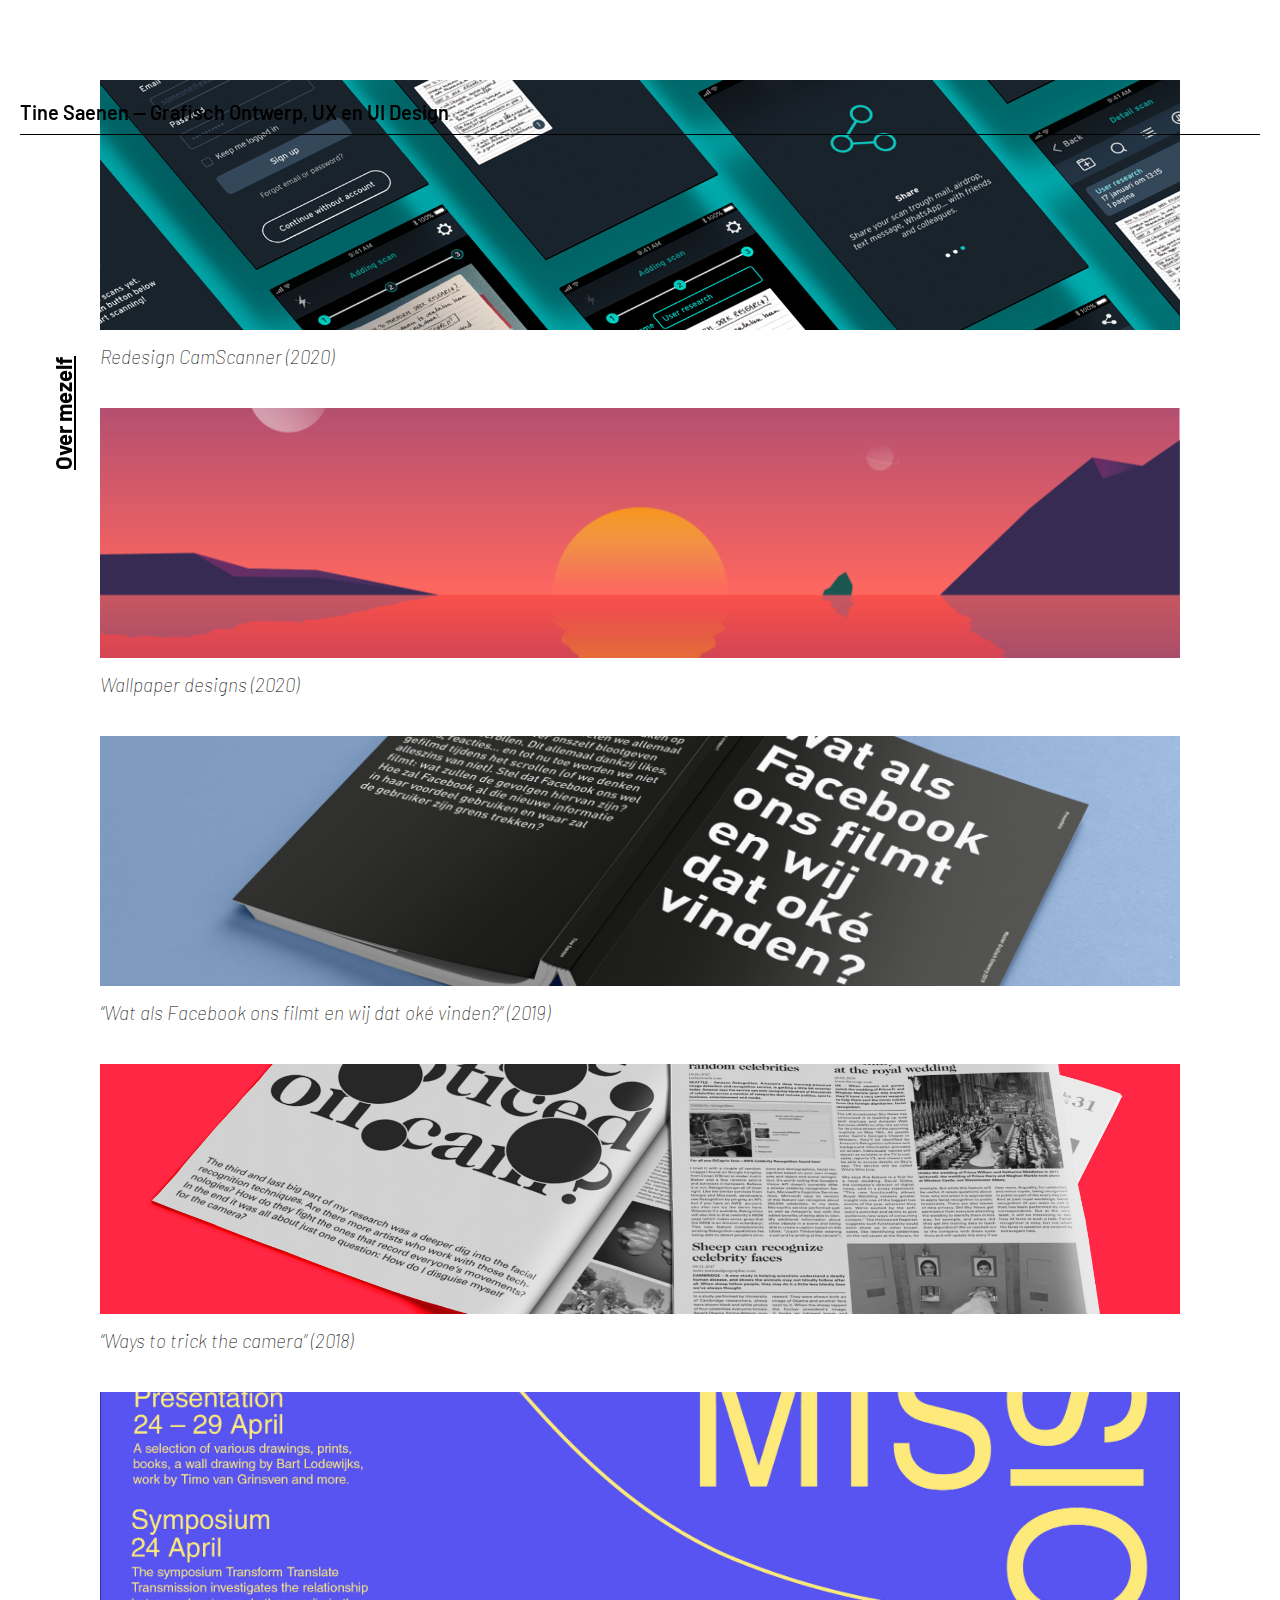
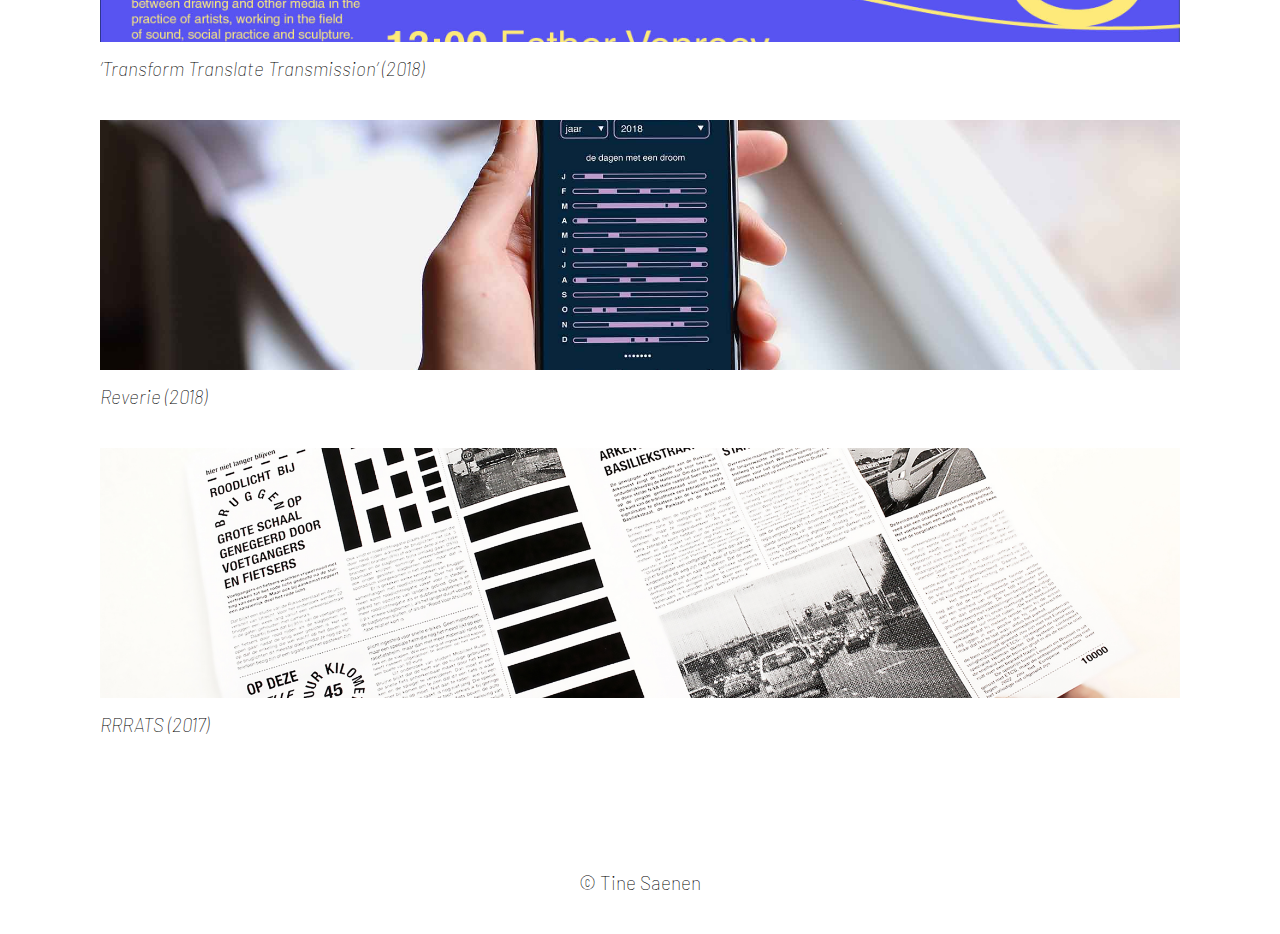
==== index.html @ 30d2fa57 "copyright toegevoegd, styles geordend" ====
<!DOCTYPE html>
<html lang="en">
  <head>
    <meta charset="UTF-8" />
    <meta name="viewport" content="width=device-width, initial-scale=1.0" />
    <meta http-equiv="X-UA-Compatible" content="ie=edge" />
    <script src="jquery-3.0.0.js"></script>
    <script src="script_detail.js"></script>
    <link rel="stylesheet" href="style.css" />
    <title>Portfolio Tine Saenen</title>
  </head>
  <body>
    <!-- header -->
    <a href="index.html">
      <header class="container_buttons">
        <h2 class="btn_about nav-down">Over mezelf</h2>
        <h2 class="btn_home_detail">
          Tine Saenen <span class="br"><br /></span>— Grafisch Ontwerp,
          <span class="nowrap">UX en UI Design</span>
        </h2>
        <div class="scheidingslijn_hoofd_titel"></div>
      </header>
    </a>

    <!-- about mobile-->
    <div class="container_about_mobile">
      <div class="container_about_tekst">
        <h1>
          Na vier jaar Grafisch Ontwerp te studeren aan Sint Lucas in Antwerpen
          veranderde de liefde voor print stilaan in een liefde voor schermen.
          Momenteel volg ik een specialisatiejaar User experience, User
          interface en Frontend aan KdG (NxT Multimedia Technology).
        </h1>
        <h1 class="social_link">
          <a href="https://www.instagram.com/tinesaenen/?hl=nl" target="blank">
            Instagram.</a
          >
        </h1>
        <br />
        <h1 class="social_link">
          <a href="mailto:tinesaenen@hotmail.be">Email.</a>
        </h1>
        <br />
        <h1 class="social_link">
          <a
            href="https://open.spotify.com/user/11125568839?si=GtnswwepSc6_viIZvvsT3Q"
            target="blank"
            >Spotify.</a
          >
        </h1>
        <br />
        <h1 class="social_link">
          <a
            href="https://www.linkedin.com/in/tine-saenen-a0376315a/"
            target="blank"
            >Linked In.</a
          >
        </h1>
        <br />
      </div>
    </div>

    <!-- containers -->
    <div class="all_containers">
      <a href="/detail_pages/camscanner.html" class="html_link">
        <div class="card_camscanner"></div>
        <h1 class="card_beschrijving">Redesign CamScanner (2020)</h1>
      </a>

      <a href="/detail_pages/wallpaper.html" class="html_link">
        <div class="card_wallpaper"></div>
        <h1 class="card_beschrijving">
          Wallpaper designs (2020)
        </h1>
      </a>

      <a href="/detail_pages/facebook.html" class="html_link">
        <div class="card_facebook"></div>
        <h1 class="card_beschrijving">
          “Wat als Facebook ons filmt en wij dat oké vinden?” (2019)
        </h1>
      </a>

      <a href="/detail_pages/facial_recognition.html" class="html_link">
        <div class="card_facial_recognition"></div>
        <h1 class="card_beschrijving">
          “Ways to trick the camera” (2018)
        </h1>
      </a>

      <a href="/detail_pages/transform_mhka.html" class="html_link">
        <div class="card_transform_mhka"></div>
        <h1 class="card_beschrijving">
          ’Transform Translate Transmission’ (2018)
        </h1>
      </a>

      <a href="/detail_pages/reverie.html" class="html_link">
        <div class="card_reverie"></div>
        <h1 class="card_beschrijving">
          Reverie (2018)
        </h1>
      </a>

      <a href="/detail_pages/rrrats.html" class="html_link">
        <div class="card_rrrats"></div>
        <h1 class="card_beschrijving">
          RRRATS (2017)
        </h1>
      </a>
    </div>

    <!-- about Desktop-->
    <div class="container_about_desktop ">
      <div class="container_about_tekst">
        <h1 class="titel">Over mezelf</h1>
        <h1>
          Mijn naam is Tine Saenen. Ik studeerde vier jaar Grafisch Ontwerp aan
          Sint Lucas in Antwerpen waar de liefde voor print stilaan veranderde
          in een liefde voor schermen. Momenteel volg ik een specialisatiejaar
          User experience, User interface en Frontend aan KdG (Nxt Multimedia
          Technology).
        </h1>
        <h3>
          <a
            href="https://www.instagram.com/tinesaenen/?hl=nl"
            target="blank"
            class="links"
          >
            Instagram.</a
          >
        </h3>
        <br />
        <h3>
          <a href="mailto:tinesaenen@hotmail.be" class="links">Email.</a>
        </h3>
        <br />
        <h3>
          <a
            href="https://open.spotify.com/user/11125568839?si=GtnswwepSc6_viIZvvsT3Q"
            target="blank"
            class="links"
            >Spotify.</a
          >
        </h3>
        <br />
        <h3>
          <a
            href="https://www.linkedin.com/in/tine-saenen-a0376315a/"
            target="blank"
            class="links"
            >Linked In.</a
          >
        </h3>
        <br />
      </div>
    </div>
    <h1 class="copyright">© Tine Saenen</h1>
  </body>
</html>
---- style.css ----
@import url("https://fonts.googleapis.com/css?family=Barlow:400,600&display=swap");

/* algemeen */

.hide {
  display: none !important;
}

body {
  margin: 0px;
}

img {
  width: 100%;
  object-fit: contain;
}

/* tekst */
h1 {
  padding-bottom: 30px;
  padding-top: 5px;
  margin: 0px;
  font-size: 16px;
  font-family: "Barlow", sans-serif;
  padding-bottom: 25px;
  font-weight: 100;
  color: black;
}

.social_link {
  font-size: 16px;
  font-family: "Barlow", sans-serif;
  color: black;
  margin: 0px;
  padding: 0px;
  text-decoration: underline;
}

h3:hover {
  color: rgb(131, 131, 131);
}

/* links */

a {
  text-decoration: none;
}

a:link {
  color: black;
}

a:visited {
  color: black;
}

a:active {
  color: rgb(131, 131, 131);
}

.html_link:hover {
  /* opacity: 0.5; fix me */
}

.nowrap {
  white-space: nowrap;
}

/* cards achtergrond images */

.card_camscanner,
.card_wallpaper,
.card_facebook,
.card_facial_recognition,
.card_transform_mhka,
.card_reverie,
.card_rrrats {
  width: 100%;
  height: 250px;
  background-size: cover;
  background-repeat: no-repeat;
  background-position: 50% 50%;
}

.card_camscanner {
  background-image: url("img/card_images/Schermafbeelding\ 2020-01-29\ om\ 16.22.21.png");
}

.card_wallpaper {
  background-image: url("img/card_images/ipad_wallpaper.png");
}

.card_facebook {
  background-image: url("img/card_images/boek_open.png");
}

.card_facial_recognition {
  background-image: url("img/card_images/krant.png");
}

.card_transform_mhka {
  background-image: url("img/card_images/poster_blauw.jpg");
}

.card_reverie {
  background-image: url("img/card_images/mockup_app.jpg");
}

.card_rrrats {
  background-image: url("img/card_images/rats\(groot\).jpg");
}

.card_beschrijving {
  font-style: italic;
}

/* header detail pagina's */

.container_buttons {
  position: fixed;
  background: white;
  width: 100%;
}

.btn_home {
  color: black;
  font-family: "Barlow", sans-serif;
  font-size: 22px;
  margin: 0px;
  padding: 20px 20px 0px 20px;
  font-weight: 600;
}

.scheidingslijn_hoofd_titel {
  height: 1px;
  background-color: black;
  margin: 10px 20px 0px 20px;
}

.btn_home_detail {
  color: black;
  font-family: "Barlow", sans-serif;
  margin: 0px;
  padding: 20px 20px 0px 20px;
  font-weight: 600;
  font-size: 20px;
}

.container_buttons_detail {
  position: fixed;
  top: 0px;
  background: white;
  width: 100%;
}

/* containers detailpagina's*/

/* tekst */

.detail_h1 {
  padding: 20px;
  font-size: 20px;
  font-weight: 600;
  margin-top: 80px;
}

.tussentitel_h1 {
  padding: 40px 20px 10px 20px;
  font-size: 20px;
  font-weight: 600;
}

.scheidingslijn {
  border-bottom: 1px solid black;
  margin: 0px 20px 10px 20px;
}

.detail_beschrijving {
  padding: 0px 20px 20px 20px;
  line-height: 1.4;
}

/* containers detailpagina's*/

.all_containers {
  padding: 20px;
}

.container_camscanner_grid {
  display: grid;
  grid-template-columns: 1fr 1fr;
  grid-template-rows: 1fr;
  grid-gap: 10px;
  overflow: hidden;
  max-width: 100%;
  padding: 10px 0px 0px 0px;
}

.conatainer_reverie_grid {
  display: grid;
  grid-template-columns: 1fr 1fr;
  grid-template-rows: 1fr;
  grid-gap: 10px;
  overflow: hidden;
  max-width: 100%;
  padding: 5px 0px 10px 0px;
}

.conatainer_wallpaper_grid {
  display: grid;
  grid-template-columns: 1fr 1fr;
  grid-template-rows: 1fr;
  grid-gap: 10px;
  overflow: hidden;
  max-width: 100%;
  padding: 0px 0px 10px 0px;
}

.conatainer_facial_rec_grid,
.conatainer_transform_grid,
.conatainer_facebook_grid {
  display: grid;
  grid-template-columns: 1fr;
  grid-gap: 10px;
  overflow: hidden;
  max-width: 100%;
  padding: 0px 0px 10px 0px;
}

/* about container */

.titel {
  font-weight: 600;
  text-decoration: none;
}

.container_about_mobile {
  padding: 100px 20px 0px 20px;
}

.btn_about {
  display: none;
  text-decoration: underline;
  margin: 20px;
}

/* scroll header */

.nav-up {
  top: -120px;
}

.copyright {
  text-align: center;
}

/* ------------------------------responsive--------------------------------- */

@media (min-width: 1025px) {
  .br {
    display: none;
  }

  .all_containers {
    margin: 80px 100px 80px 100px;
    padding: 0px;
  }

  .container_wallpaper {
    display: grid;
    grid-template-columns: 1fr 1fr 3fr;
    grid-gap: 20px;
    overflow: hidden;
    max-width: 100%;
  }

  .container_facebook {
    display: grid;
    grid-template-columns: 1fr 1fr;
    grid-gap: 20px;
    overflow: hidden;
    max-width: 100%;
    padding-top: 20px;
  }

  .plus_padding {
    margin-top: 20px;
  }

  .container_transform_mhka {
    display: grid;
    grid-template-columns: 1fr 1fr 1fr;
    grid-gap: 20px;
    overflow: hidden;
    max-width: 100%;
    padding-top: 20px;
  }

  .container_reverie {
    display: grid;
    grid-template-columns: 1fr 1fr 1fr 1fr 1fr 1fr;
    grid-gap: 20px;
    overflow: hidden;
    max-width: 100%;
    padding-top: 20px;
  }

  .container_rrrats {
    display: grid;
    grid-template-columns: 1fr 1fr 1fr;
    grid-gap: 20px;
    overflow: hidden;
    max-width: 100%;
    padding-top: 20px;
  }

  h1 {
    font-size: 19px;
    padding: 15px 0px 40px 0px;
  }

  .plus_padding {
    padding-top: 0px;
  }

  .app_rounded_corners {
    border-radius: 10px;
  }

  /* buttons */

  .container_buttons {
    position: fixed;
    background: none;
    width: 100vw;
    height: 0px;
    margin: 0px;
    padding: 0px;
    z-index: 900;
  }

  .btn_about,
  .btn_linkedin {
    font-size: 22px;
    color: black;
    font-family: "Barlow", sans-serif;
  }

  .btn_about {
    display: block;
    transform: rotate(-90deg);
    transform-origin: left top 0;
    left: 30px;
    top: 50vh;
    position: fixed;
  }

  .btn_about:active {
    color: rgb(131, 131, 131);
  }

  .btn_linkedin {
    transform: rotate(90deg);
    transform-origin: right top 0;
    right: 30px;
    top: 80vh;
    position: fixed;
  }

  /* over mezelf */

  .container_about_desktop {
    background-color: rgb(255, 255, 255);
    height: 100vw;
    width: 100vw;
    position: fixed;
    z-index: 20;
    top: 0px;
    overflow-y: hidden;
  }

  .container_about_tekst {
    width: 500px;
    display: flex;
    flex-direction: column;
    margin: auto;
    padding-top: 100px;
  }

  .container_about_mobile {
    display: none;
  }
}
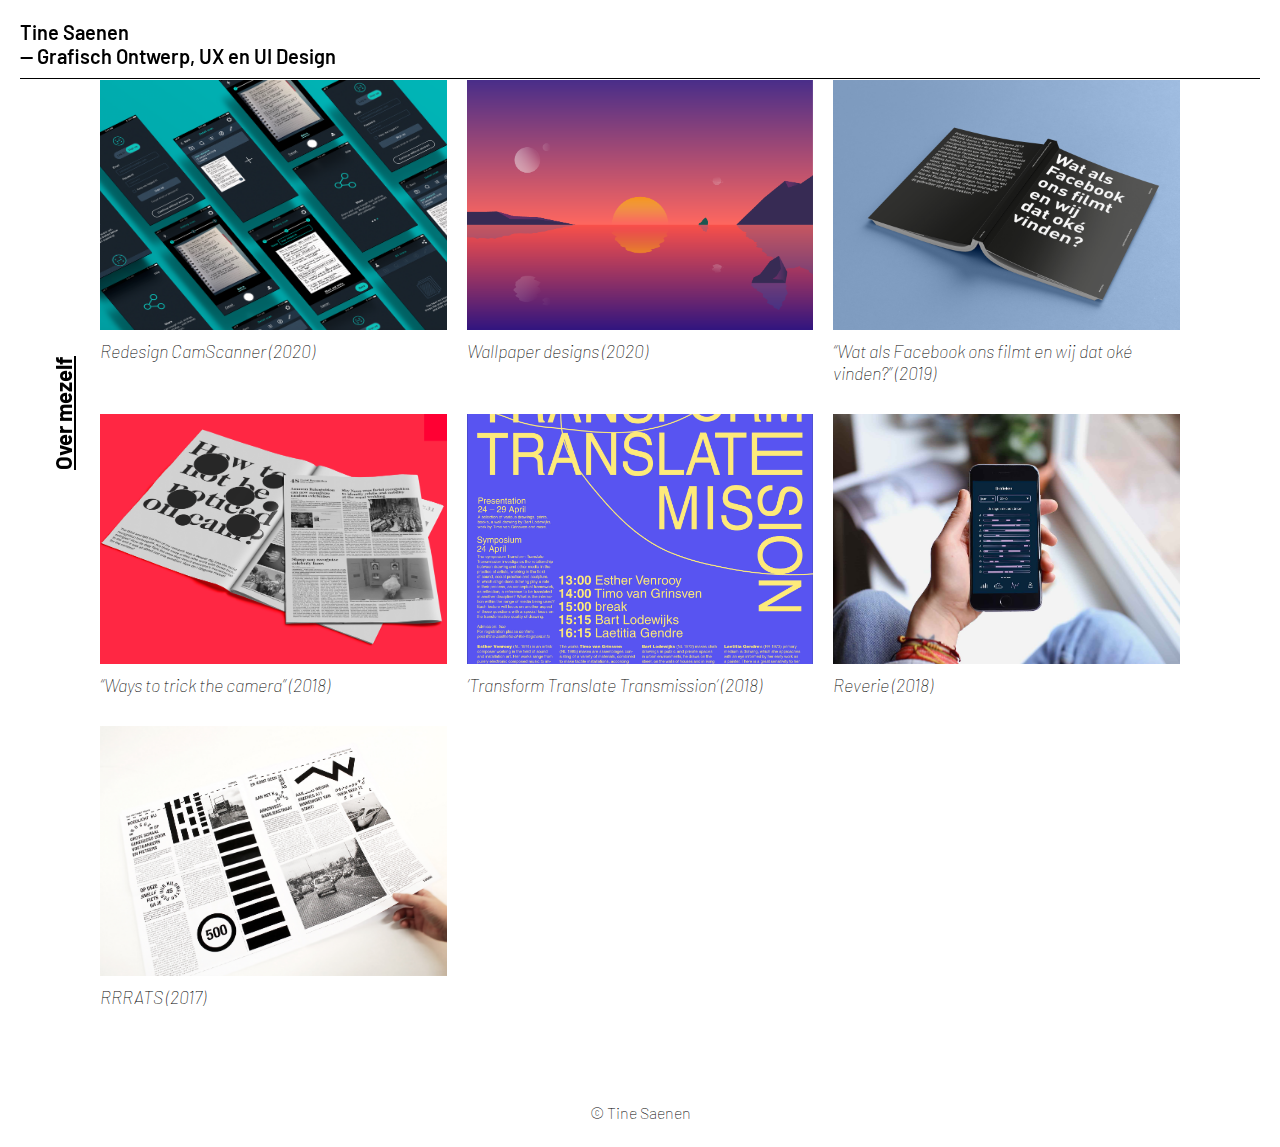
==== commit 0995aba9: "css namen logischer aangepast" ====
--- a/index.html
+++ b/index.html
@@ -12,7 +12,7 @@
   <body>
     <!-- header -->
     <a href="index.html">
-      <header class="container_buttons">
+      <header>
         <h2 class="btn_about nav-down">Over mezelf</h2>
         <h2 class="btn_home_detail">
           Tine Saenen <span class="br"><br /></span>— Grafisch Ontwerp,
--- a/style.css
+++ b/style.css
@@ -116,7 +116,7 @@
 
 /* header detail pagina's */
 
-.container_buttons {
+header {
   position: fixed;
   background: white;
   width: 100%;
@@ -146,7 +146,7 @@
   font-size: 20px;
 }
 
-.container_buttons_detail {
+.header_detail {
   position: fixed;
   top: 0px;
   background: white;
@@ -257,86 +257,15 @@
 /* ------------------------------responsive--------------------------------- */
 
 @media (min-width: 1025px) {
-  .br {
-    display: none;
-  }
-
-  .all_containers {
-    margin: 80px 100px 80px 100px;
-    padding: 0px;
-  }
-
-  .container_wallpaper {
-    display: grid;
-    grid-template-columns: 1fr 1fr 3fr;
-    grid-gap: 20px;
-    overflow: hidden;
-    max-width: 100%;
-  }
-
-  .container_facebook {
-    display: grid;
-    grid-template-columns: 1fr 1fr;
-    grid-gap: 20px;
-    overflow: hidden;
-    max-width: 100%;
-    padding-top: 20px;
-  }
-
-  .plus_padding {
-    margin-top: 20px;
-  }
-
-  .container_transform_mhka {
-    display: grid;
-    grid-template-columns: 1fr 1fr 1fr;
-    grid-gap: 20px;
-    overflow: hidden;
-    max-width: 100%;
-    padding-top: 20px;
-  }
-
-  .container_reverie {
-    display: grid;
-    grid-template-columns: 1fr 1fr 1fr 1fr 1fr 1fr;
-    grid-gap: 20px;
-    overflow: hidden;
-    max-width: 100%;
-    padding-top: 20px;
-  }
-
-  .container_rrrats {
-    display: grid;
-    grid-template-columns: 1fr 1fr 1fr;
-    grid-gap: 20px;
-    overflow: hidden;
-    max-width: 100%;
-    padding-top: 20px;
-  }
-
-  h1 {
-    font-size: 19px;
-    padding: 15px 0px 40px 0px;
-  }
-
-  .plus_padding {
-    padding-top: 0px;
-  }
-
-  .app_rounded_corners {
-    border-radius: 10px;
-  }
-
-  /* buttons */
-
-  .container_buttons {
+  /* header */
+  header {
     position: fixed;
-    background: none;
-    width: 100vw;
+    width: 100%;
     height: 0px;
     margin: 0px;
     padding: 0px;
-    z-index: 900;
+    top: 0px;
+    background-color: red;
   }
 
   .btn_about,
@@ -365,6 +294,75 @@
     right: 30px;
     top: 80vh;
     position: fixed;
+  }
+  /* homepage */
+  .all_containers {
+    display: grid;
+    grid-template-columns: 1fr 1fr 1fr;
+    grid-gap: 20px;
+    margin: 80px 100px 80px 100px;
+    padding: 0px;
+  }
+
+  .card_beschrijving {
+    font-size: 18px;
+    padding: 10px 0px 10px 0px;
+  }
+
+  .container_wallpaper {
+    display: grid;
+    grid-template-columns: 1fr 1fr 3fr;
+    grid-gap: 20px;
+    overflow: hidden;
+    max-width: 100%;
+  }
+
+  .container_facebook {
+    display: grid;
+    grid-template-columns: 1fr 1fr;
+    grid-gap: 20px;
+    overflow: hidden;
+    max-width: 100%;
+    padding-top: 20px;
+  }
+
+  .plus_padding {
+    margin-top: 20px;
+  }
+
+  .container_transform_mhka {
+    display: grid;
+    grid-template-columns: 1fr 1fr 1fr;
+    grid-gap: 20px;
+    overflow: hidden;
+    max-width: 100%;
+    padding-top: 20px;
+  }
+
+  .container_reverie {
+    display: grid;
+    grid-template-columns: 1fr 1fr 1fr 1fr 1fr 1fr;
+    grid-gap: 20px;
+    overflow: hidden;
+    max-width: 100%;
+    padding-top: 20px;
+  }
+
+  .container_rrrats {
+    display: grid;
+    grid-template-columns: 1fr 1fr 1fr;
+    grid-gap: 20px;
+    overflow: hidden;
+    max-width: 100%;
+    padding-top: 20px;
+  }
+
+  .plus_padding {
+    padding-top: 0px;
+  }
+
+  .app_rounded_corners {
+    border-radius: 10px;
   }
 
   /* over mezelf */
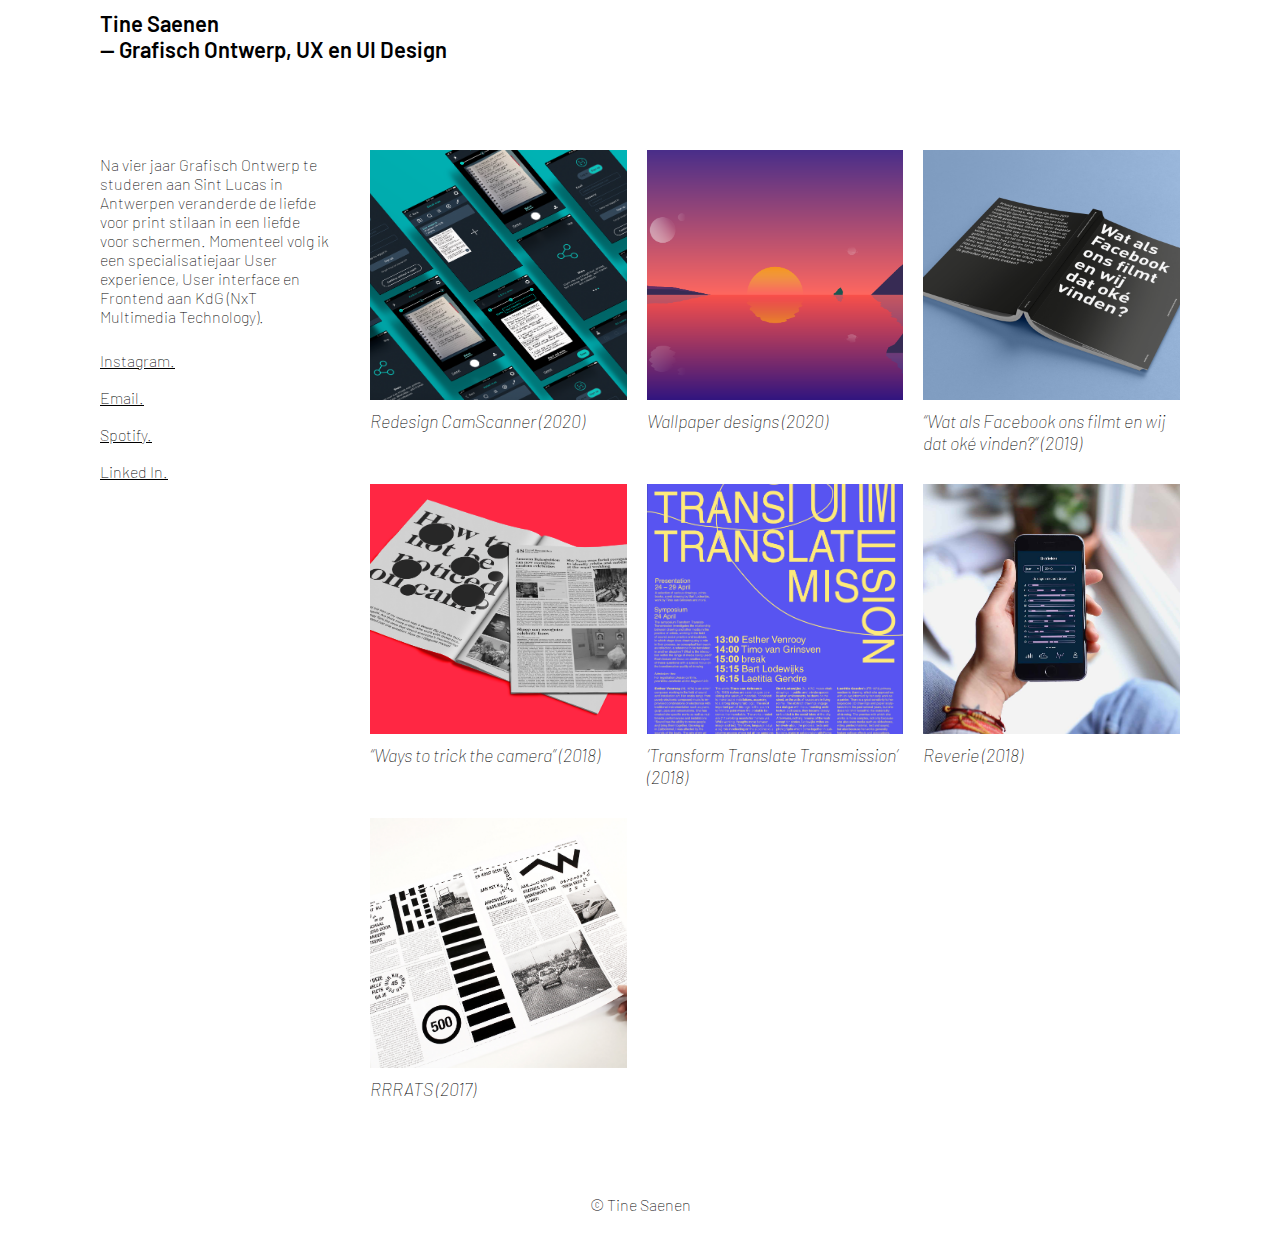
==== commit 46f3885a: "about button weg gedaan" ====
--- a/index.html
+++ b/index.html
@@ -13,7 +13,6 @@
     <!-- header -->
     <a href="index.html">
       <header>
-        <h2 class="btn_about nav-down">Over mezelf</h2>
         <h2 class="btn_home_detail">
           Tine Saenen <span class="br"><br /></span>— Grafisch Ontwerp,
           <span class="nowrap">UX en UI Design</span>
@@ -21,140 +20,101 @@
         <div class="scheidingslijn_hoofd_titel"></div>
       </header>
     </a>
+    <!-- about + all containers-->
 
-    <!-- about mobile-->
-    <div class="container_about_mobile">
-      <div class="container_about_tekst">
-        <h1>
-          Na vier jaar Grafisch Ontwerp te studeren aan Sint Lucas in Antwerpen
-          veranderde de liefde voor print stilaan in een liefde voor schermen.
-          Momenteel volg ik een specialisatiejaar User experience, User
-          interface en Frontend aan KdG (NxT Multimedia Technology).
-        </h1>
-        <h1 class="social_link">
-          <a href="https://www.instagram.com/tinesaenen/?hl=nl" target="blank">
-            Instagram.</a
-          >
-        </h1>
-        <br />
-        <h1 class="social_link">
-          <a href="mailto:tinesaenen@hotmail.be">Email.</a>
-        </h1>
-        <br />
-        <h1 class="social_link">
-          <a
-            href="https://open.spotify.com/user/11125568839?si=GtnswwepSc6_viIZvvsT3Q"
-            target="blank"
-            >Spotify.</a
-          >
-        </h1>
-        <br />
-        <h1 class="social_link">
-          <a
-            href="https://www.linkedin.com/in/tine-saenen-a0376315a/"
-            target="blank"
-            >Linked In.</a
-          >
-        </h1>
-        <br />
+    <div class="about_all_containers">
+      <!-- about-->
+      <div class="container_about">
+        <div class="container_about_tekst">
+          <h1>
+            Na vier jaar Grafisch Ontwerp te studeren aan Sint Lucas in
+            Antwerpen veranderde de liefde voor print stilaan in een liefde voor
+            schermen. Momenteel volg ik een specialisatiejaar User experience,
+            User interface en Frontend aan KdG (NxT Multimedia Technology).
+          </h1>
+          <h1 class="social_link">
+            <a
+              href="https://www.instagram.com/tinesaenen/?hl=nl"
+              target="blank"
+            >
+              Instagram.</a
+            >
+          </h1>
+          <br />
+          <h1 class="social_link">
+            <a href="mailto:tinesaenen@hotmail.be">Email.</a>
+          </h1>
+          <br />
+          <h1 class="social_link">
+            <a
+              href="https://open.spotify.com/user/11125568839?si=GtnswwepSc6_viIZvvsT3Q"
+              target="blank"
+              >Spotify.</a
+            >
+          </h1>
+          <br />
+          <h1 class="social_link">
+            <a
+              href="https://www.linkedin.com/in/tine-saenen-a0376315a/"
+              target="blank"
+              >Linked In.</a
+            >
+          </h1>
+          <br />
+        </div>
+      </div>
+
+      <!-- containers -->
+      <div class="all_containers">
+        <a href="/detail_pages/camscanner.html" class="html_link">
+          <div class="card_camscanner"></div>
+          <h1 class="card_beschrijving">Redesign CamScanner (2020)</h1>
+        </a>
+
+        <a href="/detail_pages/wallpaper.html" class="html_link">
+          <div class="card_wallpaper"></div>
+          <h1 class="card_beschrijving">
+            Wallpaper designs (2020)
+          </h1>
+        </a>
+
+        <a href="/detail_pages/facebook.html" class="html_link">
+          <div class="card_facebook"></div>
+          <h1 class="card_beschrijving">
+            “Wat als Facebook ons filmt en wij dat oké vinden?” (2019)
+          </h1>
+        </a>
+
+        <a href="/detail_pages/facial_recognition.html" class="html_link">
+          <div class="card_facial_recognition"></div>
+          <h1 class="card_beschrijving">
+            “Ways to trick the camera” (2018)
+          </h1>
+        </a>
+
+        <a href="/detail_pages/transform_mhka.html" class="html_link">
+          <div class="card_transform_mhka"></div>
+          <h1 class="card_beschrijving">
+            ’Transform Translate Transmission’ (2018)
+          </h1>
+        </a>
+
+        <a href="/detail_pages/reverie.html" class="html_link">
+          <div class="card_reverie"></div>
+          <h1 class="card_beschrijving">
+            Reverie (2018)
+          </h1>
+        </a>
+
+        <a href="/detail_pages/rrrats.html" class="html_link">
+          <div class="card_rrrats"></div>
+          <h1 class="card_beschrijving">
+            RRRATS (2017)
+          </h1>
+        </a>
       </div>
     </div>
 
-    <!-- containers -->
-    <div class="all_containers">
-      <a href="/detail_pages/camscanner.html" class="html_link">
-        <div class="card_camscanner"></div>
-        <h1 class="card_beschrijving">Redesign CamScanner (2020)</h1>
-      </a>
-
-      <a href="/detail_pages/wallpaper.html" class="html_link">
-        <div class="card_wallpaper"></div>
-        <h1 class="card_beschrijving">
-          Wallpaper designs (2020)
-        </h1>
-      </a>
-
-      <a href="/detail_pages/facebook.html" class="html_link">
-        <div class="card_facebook"></div>
-        <h1 class="card_beschrijving">
-          “Wat als Facebook ons filmt en wij dat oké vinden?” (2019)
-        </h1>
-      </a>
-
-      <a href="/detail_pages/facial_recognition.html" class="html_link">
-        <div class="card_facial_recognition"></div>
-        <h1 class="card_beschrijving">
-          “Ways to trick the camera” (2018)
-        </h1>
-      </a>
-
-      <a href="/detail_pages/transform_mhka.html" class="html_link">
-        <div class="card_transform_mhka"></div>
-        <h1 class="card_beschrijving">
-          ’Transform Translate Transmission’ (2018)
-        </h1>
-      </a>
-
-      <a href="/detail_pages/reverie.html" class="html_link">
-        <div class="card_reverie"></div>
-        <h1 class="card_beschrijving">
-          Reverie (2018)
-        </h1>
-      </a>
-
-      <a href="/detail_pages/rrrats.html" class="html_link">
-        <div class="card_rrrats"></div>
-        <h1 class="card_beschrijving">
-          RRRATS (2017)
-        </h1>
-      </a>
-    </div>
-
-    <!-- about Desktop-->
-    <div class="container_about_desktop ">
-      <div class="container_about_tekst">
-        <h1 class="titel">Over mezelf</h1>
-        <h1>
-          Mijn naam is Tine Saenen. Ik studeerde vier jaar Grafisch Ontwerp aan
-          Sint Lucas in Antwerpen waar de liefde voor print stilaan veranderde
-          in een liefde voor schermen. Momenteel volg ik een specialisatiejaar
-          User experience, User interface en Frontend aan KdG (Nxt Multimedia
-          Technology).
-        </h1>
-        <h3>
-          <a
-            href="https://www.instagram.com/tinesaenen/?hl=nl"
-            target="blank"
-            class="links"
-          >
-            Instagram.</a
-          >
-        </h3>
-        <br />
-        <h3>
-          <a href="mailto:tinesaenen@hotmail.be" class="links">Email.</a>
-        </h3>
-        <br />
-        <h3>
-          <a
-            href="https://open.spotify.com/user/11125568839?si=GtnswwepSc6_viIZvvsT3Q"
-            target="blank"
-            class="links"
-            >Spotify.</a
-          >
-        </h3>
-        <br />
-        <h3>
-          <a
-            href="https://www.linkedin.com/in/tine-saenen-a0376315a/"
-            target="blank"
-            class="links"
-            >Linked In.</a
-          >
-        </h3>
-        <br />
-      </div>
-    </div>
     <h1 class="copyright">© Tine Saenen</h1>
   </body>
 </html>
--- a/style.css
+++ b/style.css
@@ -1,10 +1,6 @@
 @import url("https://fonts.googleapis.com/css?family=Barlow:400,600&display=swap");
 
 /* algemeen */
-
-.hide {
-  display: none !important;
-}
 
 body {
   margin: 0px;
@@ -234,14 +230,8 @@
   text-decoration: none;
 }
 
-.container_about_mobile {
+.container_about {
   padding: 100px 20px 0px 20px;
-}
-
-.btn_about {
-  display: none;
-  text-decoration: underline;
-  margin: 20px;
 }
 
 /* scroll header */
@@ -260,47 +250,35 @@
   /* header */
   header {
     position: fixed;
-    width: 100%;
-    height: 0px;
     margin: 0px;
-    padding: 0px;
+    padding: 10px 100px 20px 100px;
     top: 0px;
-    background-color: red;
-  }
-
-  .btn_about,
-  .btn_linkedin {
+    background-color: white;
+  }
+
+  .scheidingslijn_hoofd_titel {
+    display: none;
+  }
+
+  .btn_home_detail {
     font-size: 22px;
     color: black;
     font-family: "Barlow", sans-serif;
-  }
-
-  .btn_about {
-    display: block;
-    transform: rotate(-90deg);
-    transform-origin: left top 0;
-    left: 30px;
-    top: 50vh;
-    position: fixed;
-  }
-
-  .btn_about:active {
-    color: rgb(131, 131, 131);
-  }
-
-  .btn_linkedin {
-    transform: rotate(90deg);
-    transform-origin: right top 0;
-    right: 30px;
-    top: 80vh;
-    position: fixed;
-  }
+    padding: 0px;
+  }
+
   /* homepage */
+
+  .about_all_containers {
+    display: grid;
+    grid-template-columns: 1fr 3fr;
+    margin: 150px 100px 80px 100px;
+  }
+
   .all_containers {
     display: grid;
     grid-template-columns: 1fr 1fr 1fr;
     grid-gap: 20px;
-    margin: 80px 100px 80px 100px;
     padding: 0px;
   }
 
@@ -367,25 +345,16 @@
 
   /* over mezelf */
 
+  .container_about {
+    padding: 0px 40px 0px 0px;
+  }
+
   .container_about_desktop {
-    background-color: rgb(255, 255, 255);
-    height: 100vw;
-    width: 100vw;
-    position: fixed;
-    z-index: 20;
-    top: 0px;
-    overflow-y: hidden;
+    padding: 0px;
   }
 
   .container_about_tekst {
-    width: 500px;
     display: flex;
     flex-direction: column;
-    margin: auto;
-    padding-top: 100px;
-  }
-
-  .container_about_mobile {
-    display: none;
-  }
-}
+  }
+}
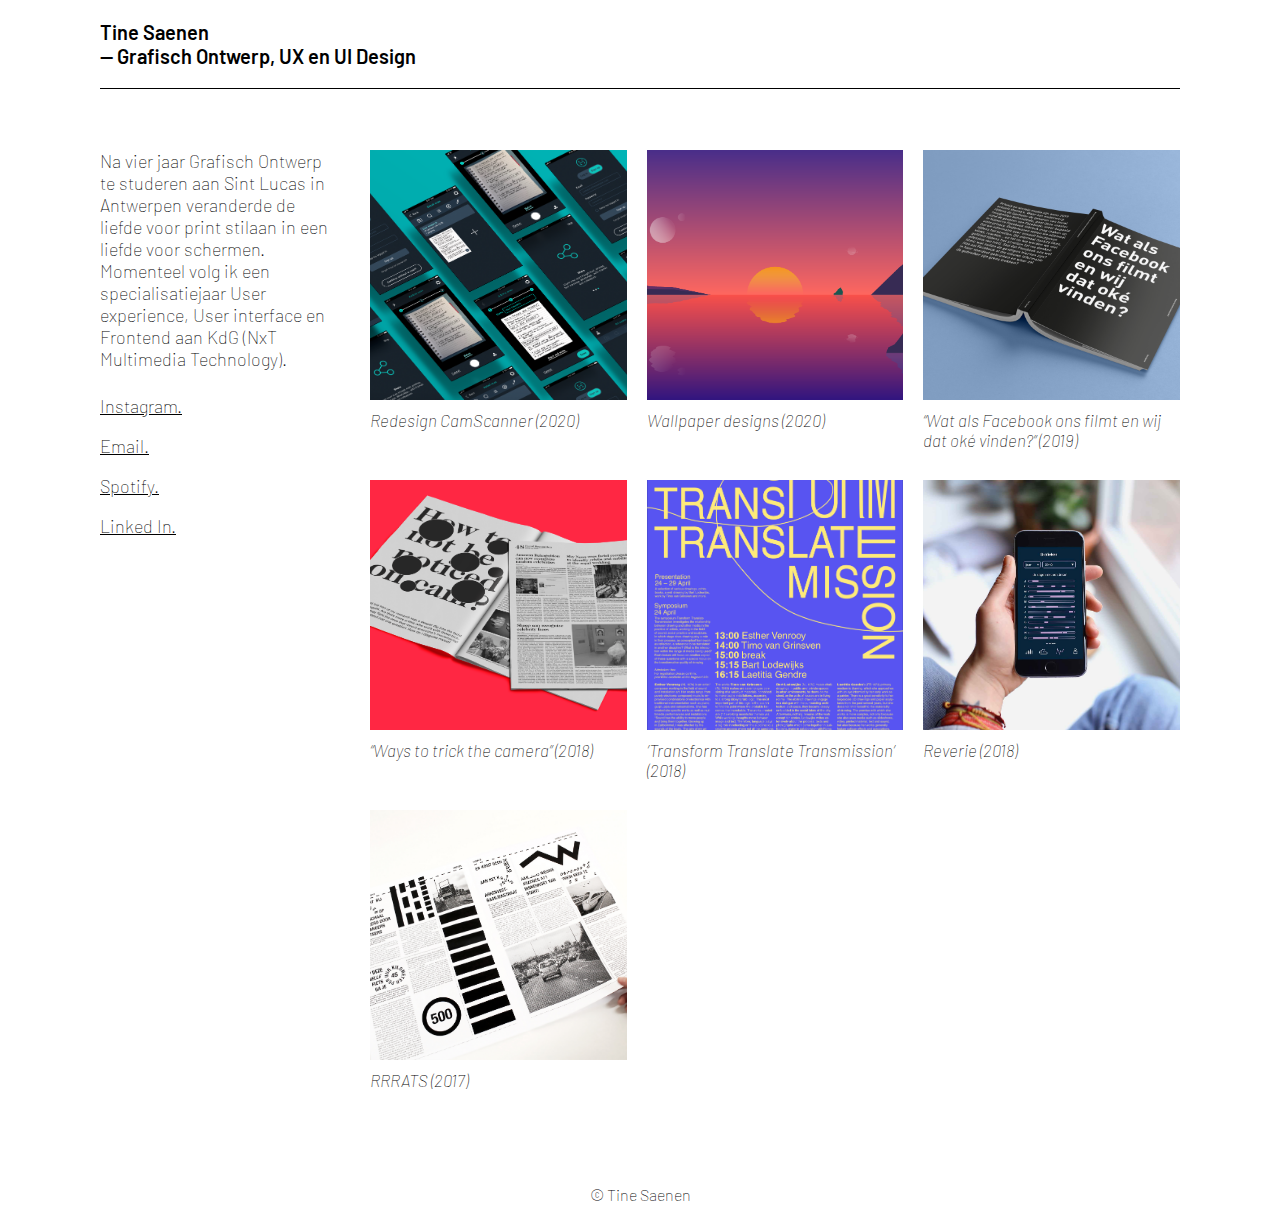
==== commit c41c6668: "styles ordenen" ====
--- a/index.html
+++ b/index.html
@@ -6,14 +6,14 @@
     <meta http-equiv="X-UA-Compatible" content="ie=edge" />
     <script src="jquery-3.0.0.js"></script>
     <script src="script_detail.js"></script>
-    <link rel="stylesheet" href="style.css" />
+    <link rel="stylesheet" href="/styles/style.css" />
     <title>Portfolio Tine Saenen</title>
   </head>
   <body>
     <!-- header -->
     <a href="index.html">
       <header>
-        <h2 class="btn_home_detail">
+        <h2 class="btn_home">
           Tine Saenen <span class="br"><br /></span>— Grafisch Ontwerp,
           <span class="nowrap">UX en UI Design</span>
         </h2>
@@ -26,12 +26,12 @@
       <!-- about-->
       <div class="container_about">
         <div class="container_about_tekst">
-          <h1>
+          <h5>
             Na vier jaar Grafisch Ontwerp te studeren aan Sint Lucas in
             Antwerpen veranderde de liefde voor print stilaan in een liefde voor
             schermen. Momenteel volg ik een specialisatiejaar User experience,
             User interface en Frontend aan KdG (NxT Multimedia Technology).
-          </h1>
+          </h5>
           <h1 class="social_link">
             <a
               href="https://www.instagram.com/tinesaenen/?hl=nl"
@@ -114,7 +114,6 @@
         </a>
       </div>
     </div>
-
     <h1 class="copyright">© Tine Saenen</h1>
   </body>
 </html>
--- a/styles/style.css
+++ b/styles/style.css
@@ -0,0 +1,215 @@
+@import url("https://fonts.googleapis.com/css?family=Barlow:400,600&display=swap");
+
+@import "/styles/_header.css";
+@import "/styles/_detail.css";
+@import "/styles/_about.css";
+@import "/styles/_index.css";
+
+/* algemeen */
+
+body {
+  margin: 0px;
+}
+
+img {
+  width: 100%;
+  object-fit: contain;
+}
+
+h1 {
+  padding-bottom: 30px;
+  padding-top: 5px;
+  margin: 0px;
+  font-size: 16px;
+  font-family: "Barlow", sans-serif;
+  padding-bottom: 25px;
+  font-weight: 100;
+  color: black;
+}
+
+/* tekst */
+
+h5 {
+  padding-bottom: 30px;
+  margin: 0px;
+  font-size: 16px;
+  font-family: "Barlow", sans-serif;
+  padding-bottom: 25px;
+  font-weight: 100;
+  color: black;
+}
+
+/* about container */
+
+.titel {
+  font-weight: 600;
+  text-decoration: none;
+}
+
+.container_about {
+  padding: 100px 20px 0px 20px;
+}
+
+/* scroll header */
+
+.nav-up {
+  top: -120px;
+}
+
+.copyright {
+  text-align: center;
+}
+
+/* ------------------------------responsive--------------------------------- */
+
+@media (min-width: 1025px) {
+  /* header */
+  header {
+    position: fixed;
+    margin: 0px;
+    top: 0px;
+    background-color: white;
+  }
+
+  .scheidingslijn_hoofd_titel {
+    height: 1px;
+    background-color: black;
+    margin: 0px 100px 0px 100px;
+  }
+
+  .btn_home {
+    color: black;
+    font-family: "Barlow", sans-serif;
+    font-size: 20px;
+    margin: 0px;
+    padding: 20px 100px 20px 100px;
+    font-weight: 600;
+  }
+
+  h5 {
+    padding-bottom: 30px;
+    margin: 0px;
+    font-size: 18px;
+    font-family: "Barlow", sans-serif;
+    padding-bottom: 25px;
+    font-weight: 100;
+    color: black;
+  }
+
+  .social_link {
+    font-size: 18px;
+  }
+
+  /* homepage */
+
+  .about_all_containers {
+    display: grid;
+    grid-template-columns: 1fr 3fr;
+    margin: 150px 100px 80px 100px;
+  }
+
+  .all_containers {
+    display: grid;
+    grid-template-columns: 1fr 1fr 1fr;
+    grid-gap: 20px;
+    padding: 0px;
+  }
+
+  .card_beschrijving {
+    font-size: 17px;
+    padding: 10px 0px 10px 0px;
+  }
+
+  .container_wallpaper {
+    display: grid;
+    grid-template-columns: 1fr 1fr 3fr;
+    grid-gap: 20px;
+    overflow: hidden;
+    max-width: 100%;
+  }
+
+  /* detailcontainers */
+  .detail_beschrijving {
+    padding: 0px;
+    font-size: 18px;
+  }
+
+  .detail_h1 {
+    padding: 0px 0px 20px 0px;
+    font-size: 20px;
+    font-weight: 600;
+    margin: 0px;
+  }
+
+  .detail_text_images_camscanner {
+    display: grid;
+    grid-template-columns: 1fr 3fr;
+    grid-gap: 20px;
+    overflow: hidden;
+    max-width: 100%;
+    margin: 120px 100px 20px 100px;
+  }
+
+  /* .container_facebook {
+    display: grid;
+    grid-template-columns: 1fr 1fr;
+    grid-gap: 20px;
+    overflow: hidden;
+    max-width: 100%;
+    padding-top: 20px;
+  }
+
+  .plus_padding {
+    margin-top: 20px;
+  }
+
+  .container_transform_mhka {
+    display: grid;
+    grid-template-columns: 1fr 1fr 1fr;
+    grid-gap: 20px;
+    overflow: hidden;
+    max-width: 100%;
+    padding-top: 20px;
+  }
+
+  .container_reverie {
+    display: grid;
+    grid-template-columns: 1fr 1fr 1fr 1fr 1fr 1fr;
+    grid-gap: 20px;
+    overflow: hidden;
+    max-width: 100%;
+    padding-top: 20px;
+  }
+
+  .container_rrrats {
+    display: grid;
+    grid-template-columns: 1fr 1fr 1fr;
+    grid-gap: 20px;
+    overflow: hidden;
+    max-width: 100%;
+    padding-top: 20px;
+  }
+
+  .plus_padding {
+    padding-top: 0px;
+  }
+
+  .app_rounded_corners {
+    border-radius: 10px;
+  } */
+
+  /* over mezelf */
+
+  .container_about {
+    padding: 0px 40px 0px 0px;
+  }
+
+  .container_about_desktop {
+    padding: 0px;
+  }
+
+  .container_about_tekst {
+    display: flex;
+    flex-direction: column;
+  }
+}
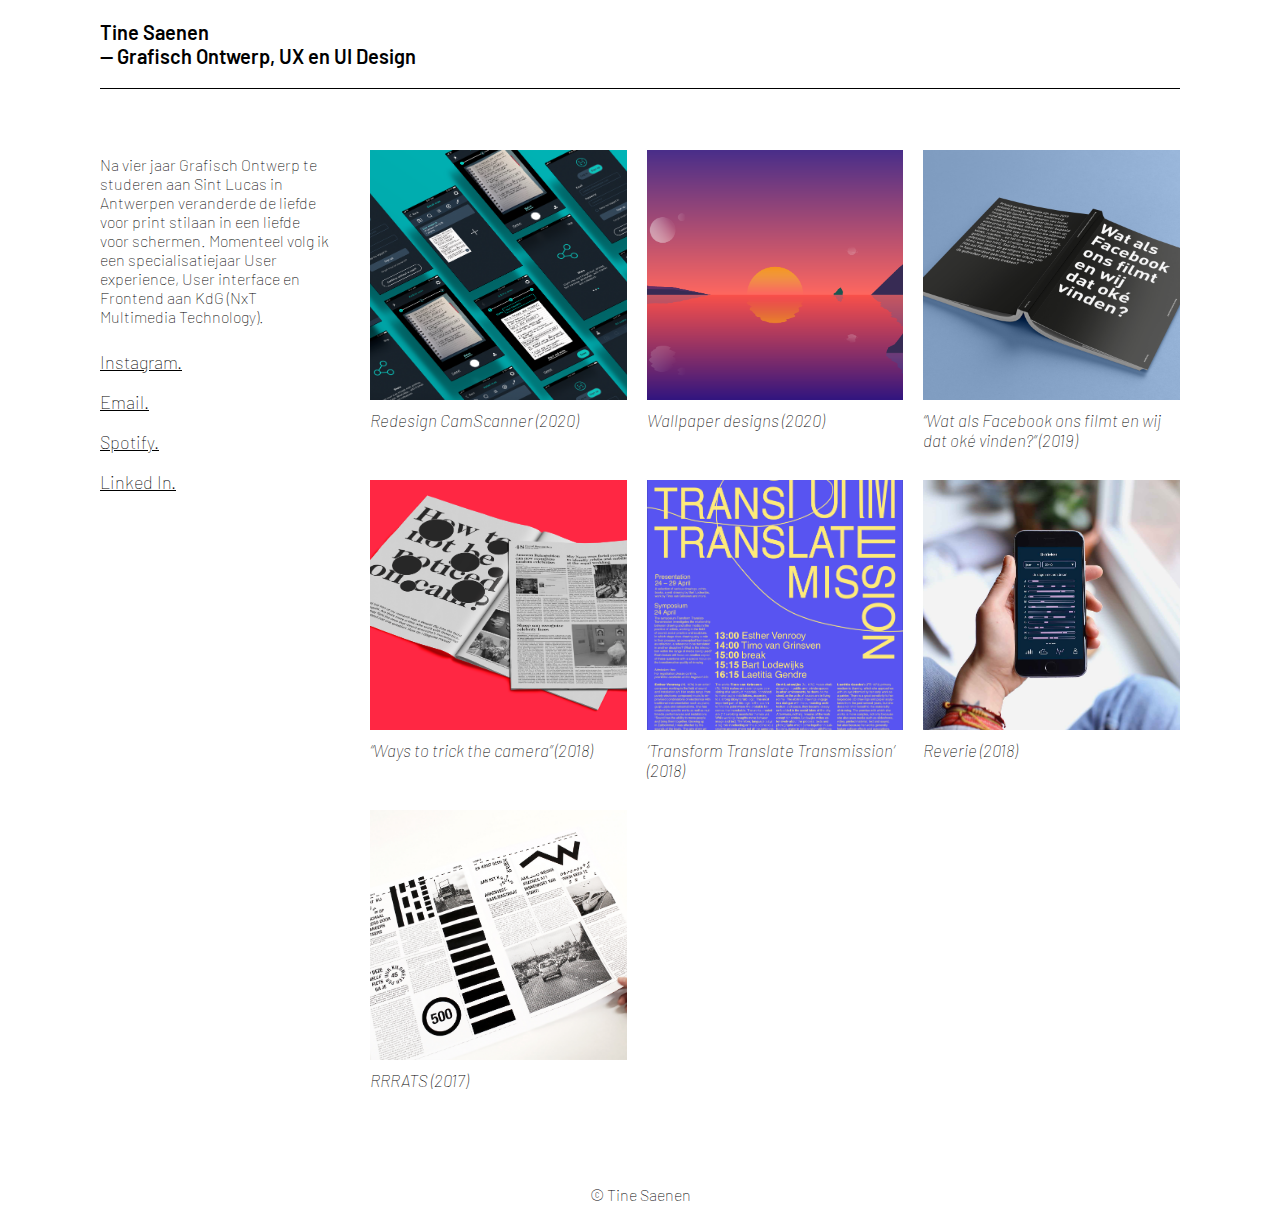
==== commit 23b85e08: "styles aangeppast, containers gemaakt" ====
--- a/index.html
+++ b/index.html
@@ -26,12 +26,12 @@
       <!-- about-->
       <div class="container_about">
         <div class="container_about_tekst">
-          <h5>
+          <h1 class="about_tekst">
             Na vier jaar Grafisch Ontwerp te studeren aan Sint Lucas in
             Antwerpen veranderde de liefde voor print stilaan in een liefde voor
             schermen. Momenteel volg ik een specialisatiejaar User experience,
             User interface en Frontend aan KdG (NxT Multimedia Technology).
-          </h5>
+          </h1>
           <h1 class="social_link">
             <a
               href="https://www.instagram.com/tinesaenen/?hl=nl"
--- a/styles/style.css
+++ b/styles/style.css
@@ -38,178 +38,3 @@
   font-weight: 100;
   color: black;
 }
-
-/* about container */
-
-.titel {
-  font-weight: 600;
-  text-decoration: none;
-}
-
-.container_about {
-  padding: 100px 20px 0px 20px;
-}
-
-/* scroll header */
-
-.nav-up {
-  top: -120px;
-}
-
-.copyright {
-  text-align: center;
-}
-
-/* ------------------------------responsive--------------------------------- */
-
-@media (min-width: 1025px) {
-  /* header */
-  header {
-    position: fixed;
-    margin: 0px;
-    top: 0px;
-    background-color: white;
-  }
-
-  .scheidingslijn_hoofd_titel {
-    height: 1px;
-    background-color: black;
-    margin: 0px 100px 0px 100px;
-  }
-
-  .btn_home {
-    color: black;
-    font-family: "Barlow", sans-serif;
-    font-size: 20px;
-    margin: 0px;
-    padding: 20px 100px 20px 100px;
-    font-weight: 600;
-  }
-
-  h5 {
-    padding-bottom: 30px;
-    margin: 0px;
-    font-size: 18px;
-    font-family: "Barlow", sans-serif;
-    padding-bottom: 25px;
-    font-weight: 100;
-    color: black;
-  }
-
-  .social_link {
-    font-size: 18px;
-  }
-
-  /* homepage */
-
-  .about_all_containers {
-    display: grid;
-    grid-template-columns: 1fr 3fr;
-    margin: 150px 100px 80px 100px;
-  }
-
-  .all_containers {
-    display: grid;
-    grid-template-columns: 1fr 1fr 1fr;
-    grid-gap: 20px;
-    padding: 0px;
-  }
-
-  .card_beschrijving {
-    font-size: 17px;
-    padding: 10px 0px 10px 0px;
-  }
-
-  .container_wallpaper {
-    display: grid;
-    grid-template-columns: 1fr 1fr 3fr;
-    grid-gap: 20px;
-    overflow: hidden;
-    max-width: 100%;
-  }
-
-  /* detailcontainers */
-  .detail_beschrijving {
-    padding: 0px;
-    font-size: 18px;
-  }
-
-  .detail_h1 {
-    padding: 0px 0px 20px 0px;
-    font-size: 20px;
-    font-weight: 600;
-    margin: 0px;
-  }
-
-  .detail_text_images_camscanner {
-    display: grid;
-    grid-template-columns: 1fr 3fr;
-    grid-gap: 20px;
-    overflow: hidden;
-    max-width: 100%;
-    margin: 120px 100px 20px 100px;
-  }
-
-  /* .container_facebook {
-    display: grid;
-    grid-template-columns: 1fr 1fr;
-    grid-gap: 20px;
-    overflow: hidden;
-    max-width: 100%;
-    padding-top: 20px;
-  }
-
-  .plus_padding {
-    margin-top: 20px;
-  }
-
-  .container_transform_mhka {
-    display: grid;
-    grid-template-columns: 1fr 1fr 1fr;
-    grid-gap: 20px;
-    overflow: hidden;
-    max-width: 100%;
-    padding-top: 20px;
-  }
-
-  .container_reverie {
-    display: grid;
-    grid-template-columns: 1fr 1fr 1fr 1fr 1fr 1fr;
-    grid-gap: 20px;
-    overflow: hidden;
-    max-width: 100%;
-    padding-top: 20px;
-  }
-
-  .container_rrrats {
-    display: grid;
-    grid-template-columns: 1fr 1fr 1fr;
-    grid-gap: 20px;
-    overflow: hidden;
-    max-width: 100%;
-    padding-top: 20px;
-  }
-
-  .plus_padding {
-    padding-top: 0px;
-  }
-
-  .app_rounded_corners {
-    border-radius: 10px;
-  } */
-
-  /* over mezelf */
-
-  .container_about {
-    padding: 0px 40px 0px 0px;
-  }
-
-  .container_about_desktop {
-    padding: 0px;
-  }
-
-  .container_about_tekst {
-    display: flex;
-    flex-direction: column;
-  }
-}
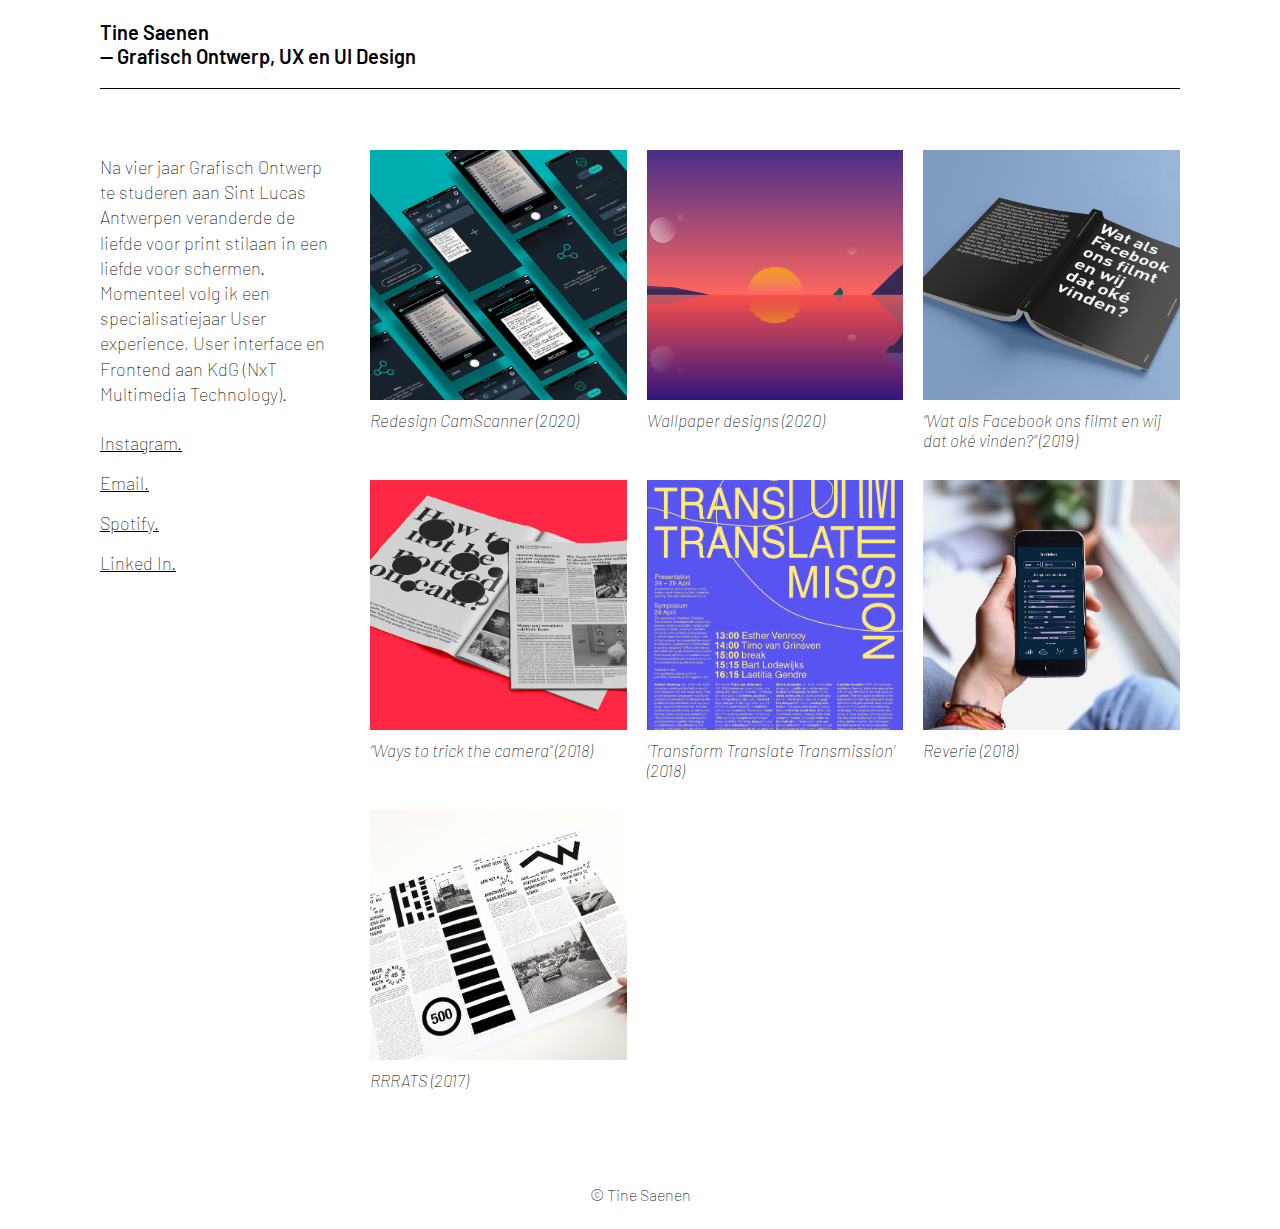
==== commit fb08b547: "schrijffoiten fix" ====
--- a/index.html
+++ b/index.html
@@ -27,10 +27,10 @@
       <div class="container_about">
         <div class="container_about_tekst">
           <h1 class="about_tekst">
-            Na vier jaar Grafisch Ontwerp te studeren aan Sint Lucas in
-            Antwerpen veranderde de liefde voor print stilaan in een liefde voor
-            schermen. Momenteel volg ik een specialisatiejaar User experience,
-            User interface en Frontend aan KdG (NxT Multimedia Technology).
+            Na vier jaar Grafisch Ontwerp te studeren aan Sint Lucas Antwerpen
+            veranderde de liefde voor print stilaan in een liefde voor schermen.
+            Momenteel volg ik een specialisatiejaar User experience, User
+            interface en Frontend aan KdG (NxT Multimedia Technology).
           </h1>
           <h1 class="social_link">
             <a
@@ -65,7 +65,7 @@
       </div>
 
       <!-- containers -->
-      <div class="all_containers">
+      <div class="all_containers_index">
         <a href="/detail_pages/camscanner.html" class="html_link">
           <div class="card_camscanner"></div>
           <h1 class="card_beschrijving">Redesign CamScanner (2020)</h1>
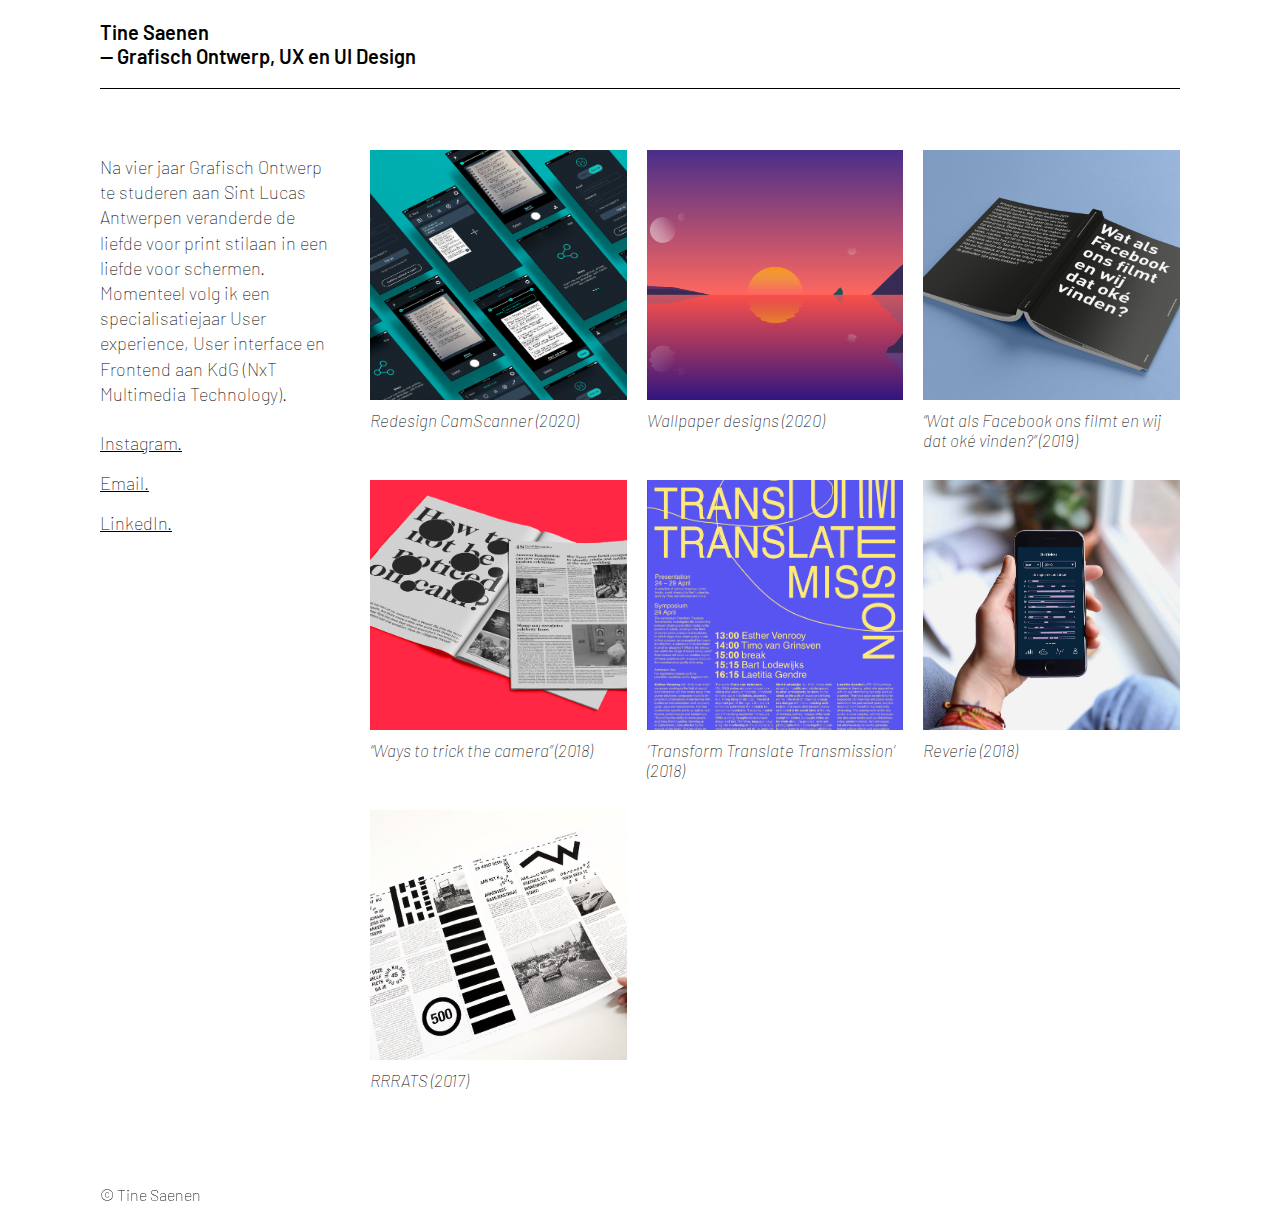
==== commit efa57b7b: "favicons, khadja credit gegeven" ====
--- a/index.html
+++ b/index.html
@@ -7,6 +7,7 @@
     <script src="jquery-3.0.0.js"></script>
     <script src="script_detail.js"></script>
     <link rel="stylesheet" href="/styles/style.css" />
+    <link rel="shortcut icon" type="image/x-icon" href="img/icons/fav.png" />
     <title>Portfolio Tine Saenen</title>
   </head>
   <body>
@@ -47,17 +48,9 @@
           <br />
           <h1 class="social_link">
             <a
-              href="https://open.spotify.com/user/11125568839?si=GtnswwepSc6_viIZvvsT3Q"
-              target="blank"
-              >Spotify.</a
-            >
-          </h1>
-          <br />
-          <h1 class="social_link">
-            <a
               href="https://www.linkedin.com/in/tine-saenen-a0376315a/"
               target="blank"
-              >Linked In.</a
+              >LinkedIn.</a
             >
           </h1>
           <br />
--- a/styles/style.css
+++ b/styles/style.css
@@ -9,6 +9,9 @@
 
 body {
   margin: 0px;
+  display: flex;
+  flex-direction: column;
+  min-height: 100vh;
 }
 
 img {
